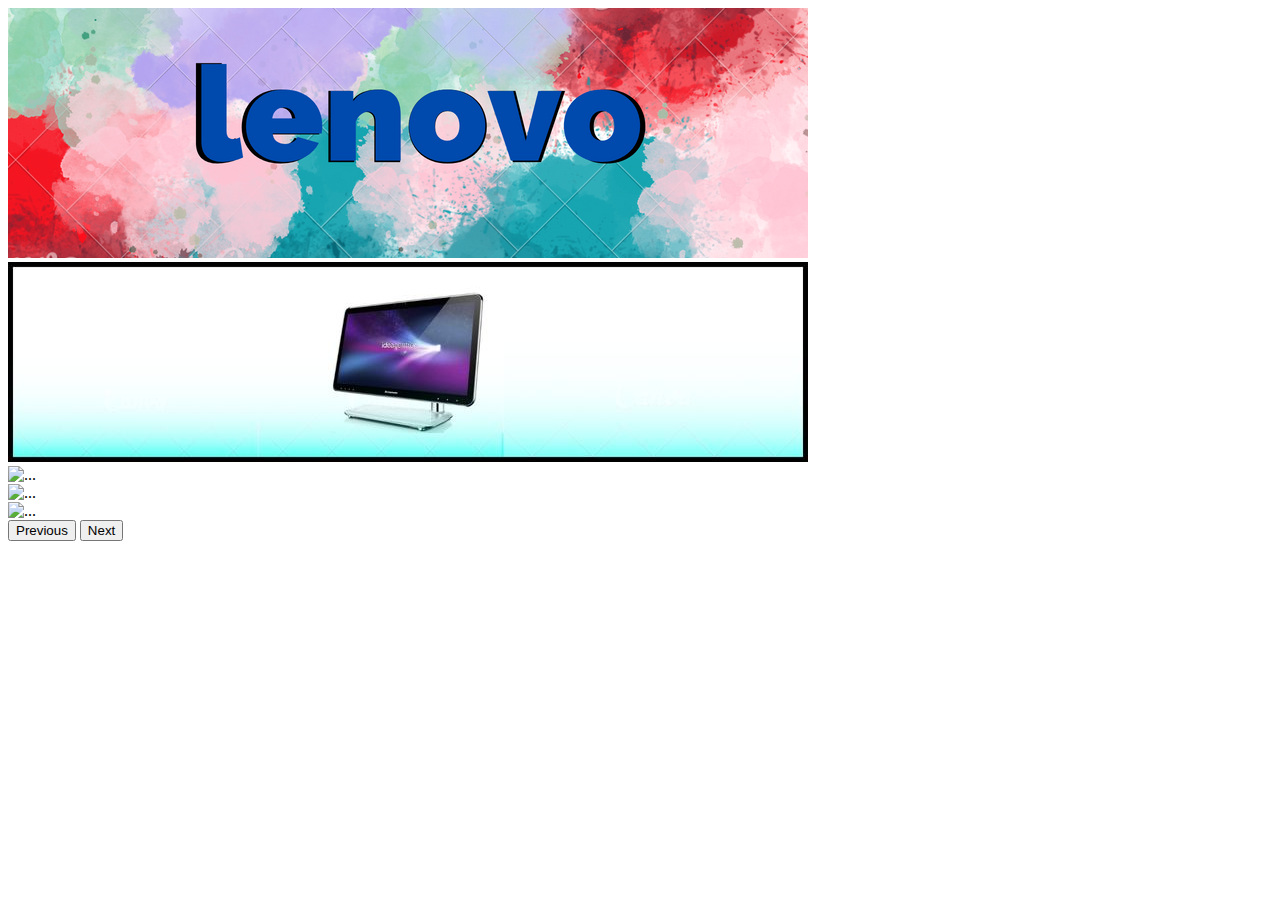
==== inicio.html @ dd8fc905 "pagina principal y formulario" ====
<!doctype html>
<html lang="es">
  <head>
    <!-- Required meta tags -->
    <meta charset="utf-8">
    <meta name="viewport" content="width=device-width, initial-scale=1, shrink-to-fit=no">

    <!-- Bootstrap CSS -->
    <link rel="stylesheet" href="https://cdn.jsdelivr.net/npm/bootstrap@4.6.2/dist/css/bootstrap.min.css" integrity="sha384-xOolHFLEh07PJGoPkLv1IbcEPTNtaed2xpHsD9ESMhqIYd0nLMwNLD69Npy4HI+N" crossorigin="anonymous">

    <title>Pagina Principal</title>
  </head>
  <body>


    <!-- Optional JavaScript; choose one of the two! -->

    <!-- Option 1: jQuery and Bootstrap Bundle (includes Popper) -->
    <script src="https://cdn.jsdelivr.net/npm/jquery@3.5.1/dist/jquery.slim.min.js" integrity="sha384-DfXdz2htPH0lsSSs5nCTpuj/zy4C+OGpamoFVy38MVBnE+IbbVYUew+OrCXaRkfj" crossorigin="anonymous"></script>
    <script src="https://cdn.jsdelivr.net/npm/bootstrap@4.6.2/dist/js/bootstrap.bundle.min.js" integrity="sha384-Fy6S3B9q64WdZWQUiU+q4/2Lc9npb8tCaSX9FK7E8HnRr0Jz8D6OP9dO5Vg3Q9ct" crossorigin="anonymous"></script>


    <div id="carouselExampleFade" class="carousel slide carousel-fade" data-ride="carousel">
        <div class="carousel-inner">
          <div class="carousel-item active">
            <img src="images/lenovo.png" class="d-block w-100" alt="...">
          </div>
          <div class="carousel-item">
            <img src="images/Diseño sin título (1).jpg" class="d-block w-100" alt="...">
          </div>
          <div class="carousel-item">
            <img src="images/Diseño sin título (2).jpg" class="d-block w-100" alt="...">
          </div>
          <div class="carousel-item">
            <img src="images/Diseño sin título (3).jpg" class="d-block w-100" alt="...">
          </div>
          <div class="carousel-item">
            <img src="images/Diseño sin título (4).jpg" class="d-block w-100" alt="...">
          </div>
        </div>
        <button class="carousel-control-prev" type="button" data-target="#carouselExampleFade" data-slide="prev">
          <span class="carousel-control-prev-icon" aria-hidden="true"></span>
          <span class="sr-only">Previous</span>
        </button>
        <button class="carousel-control-next" type="button" data-target="#carouselExampleFade" data-slide="next">
          <span class="carousel-control-next-icon" aria-hidden="true"></span>
          <span class="sr-only">Next</span>
        </button>
      </div>
  </body>
</html>
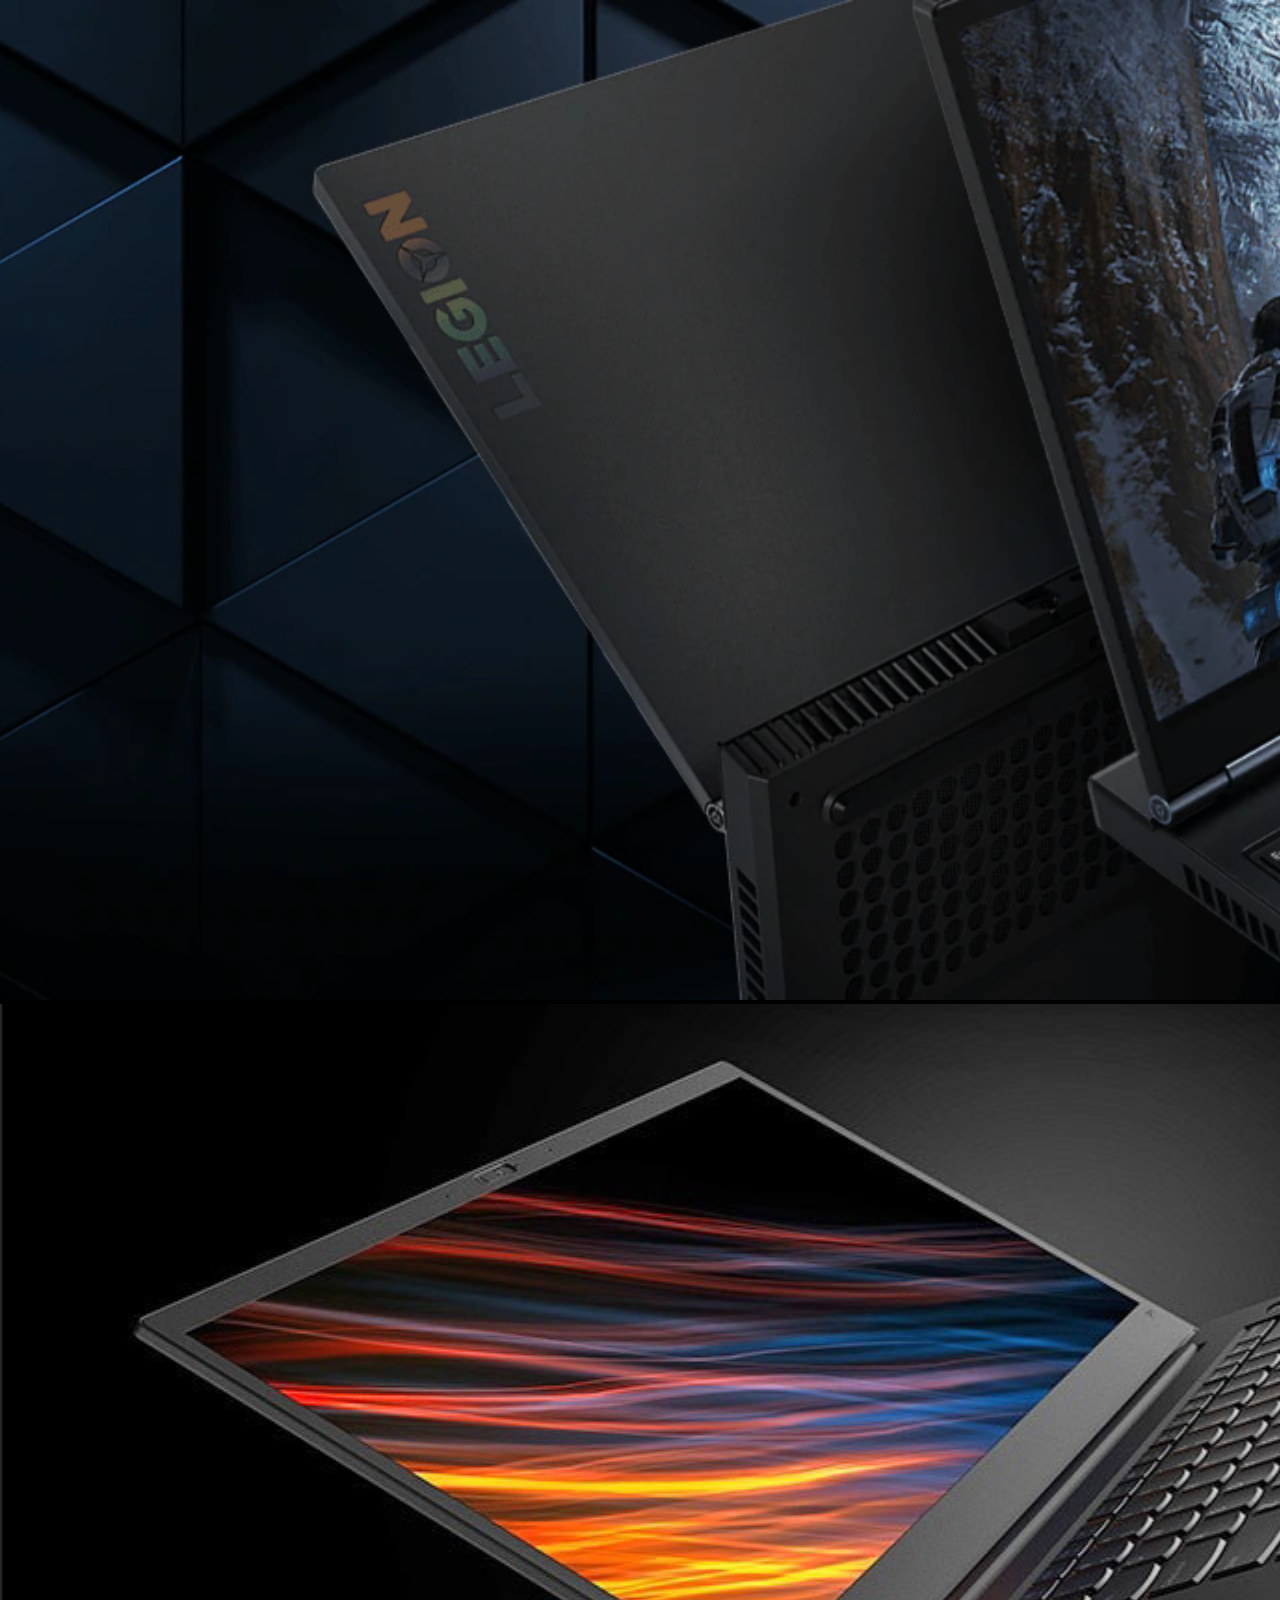
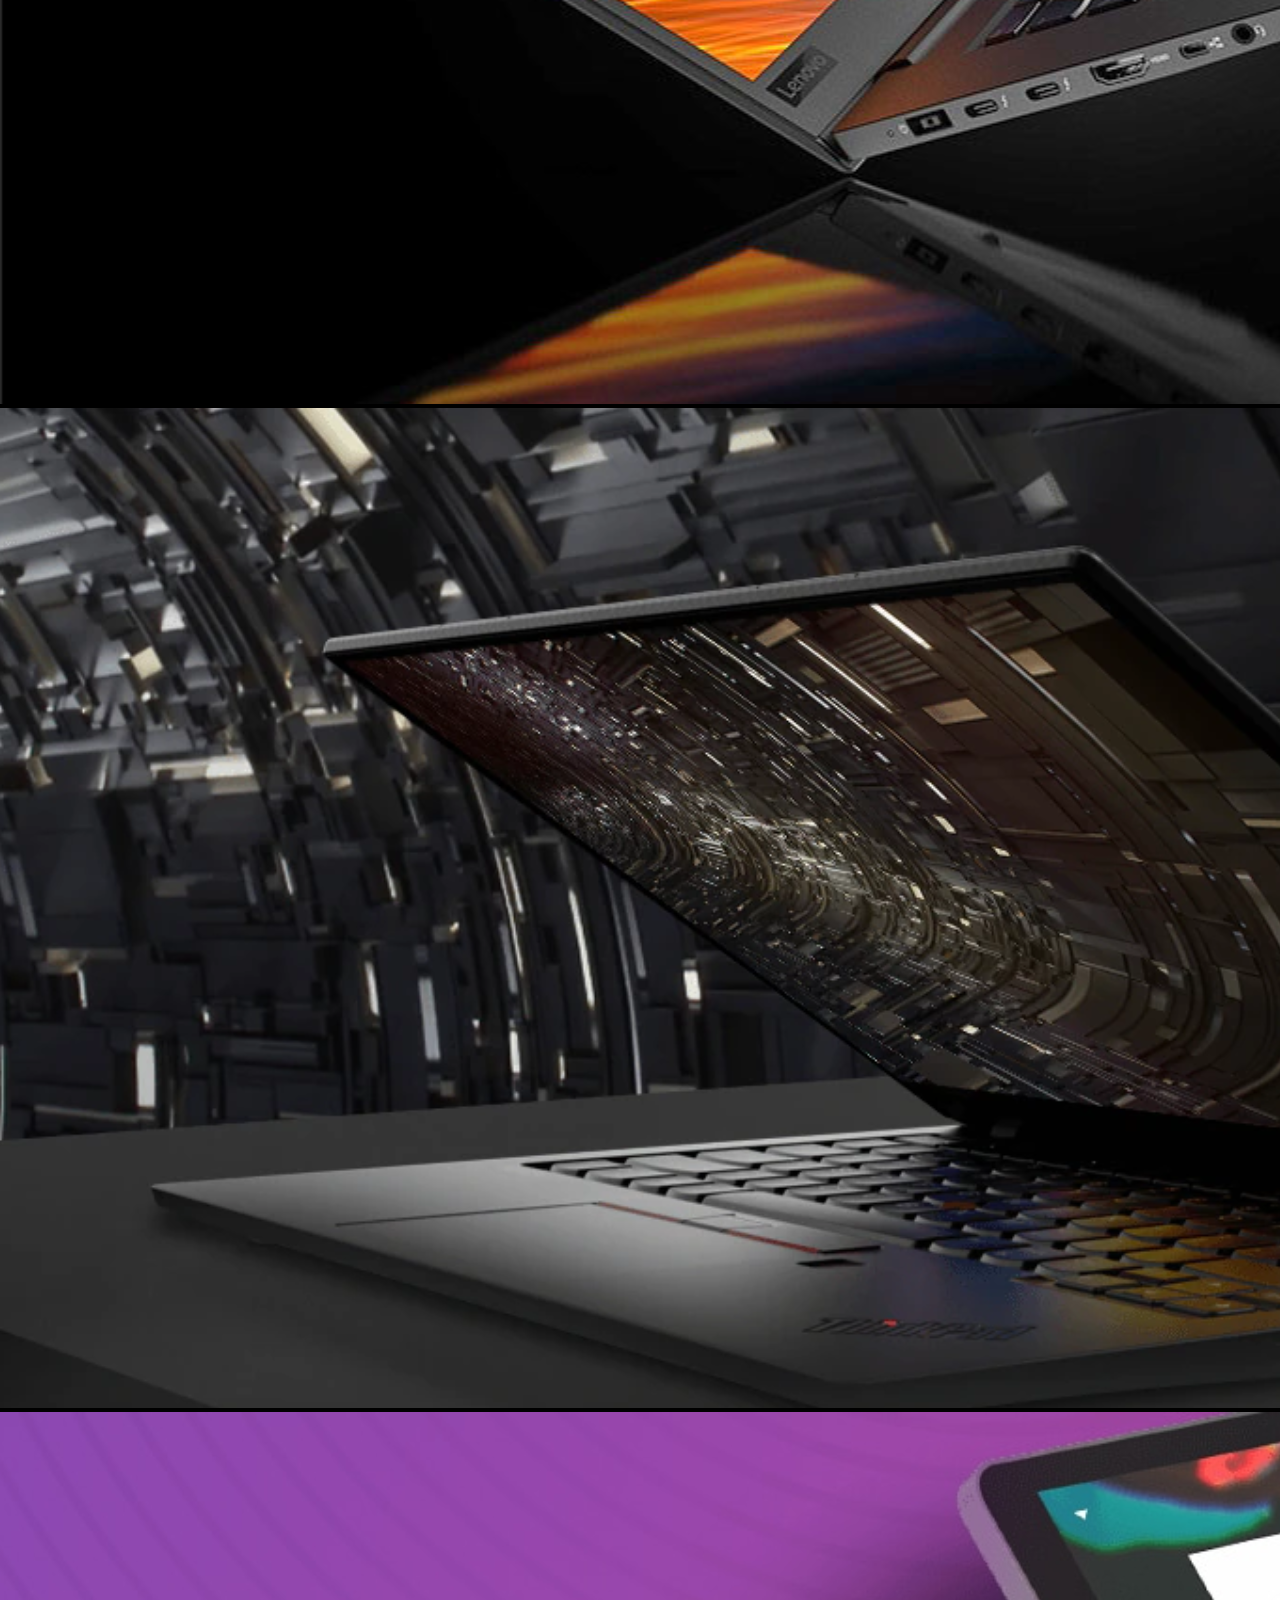
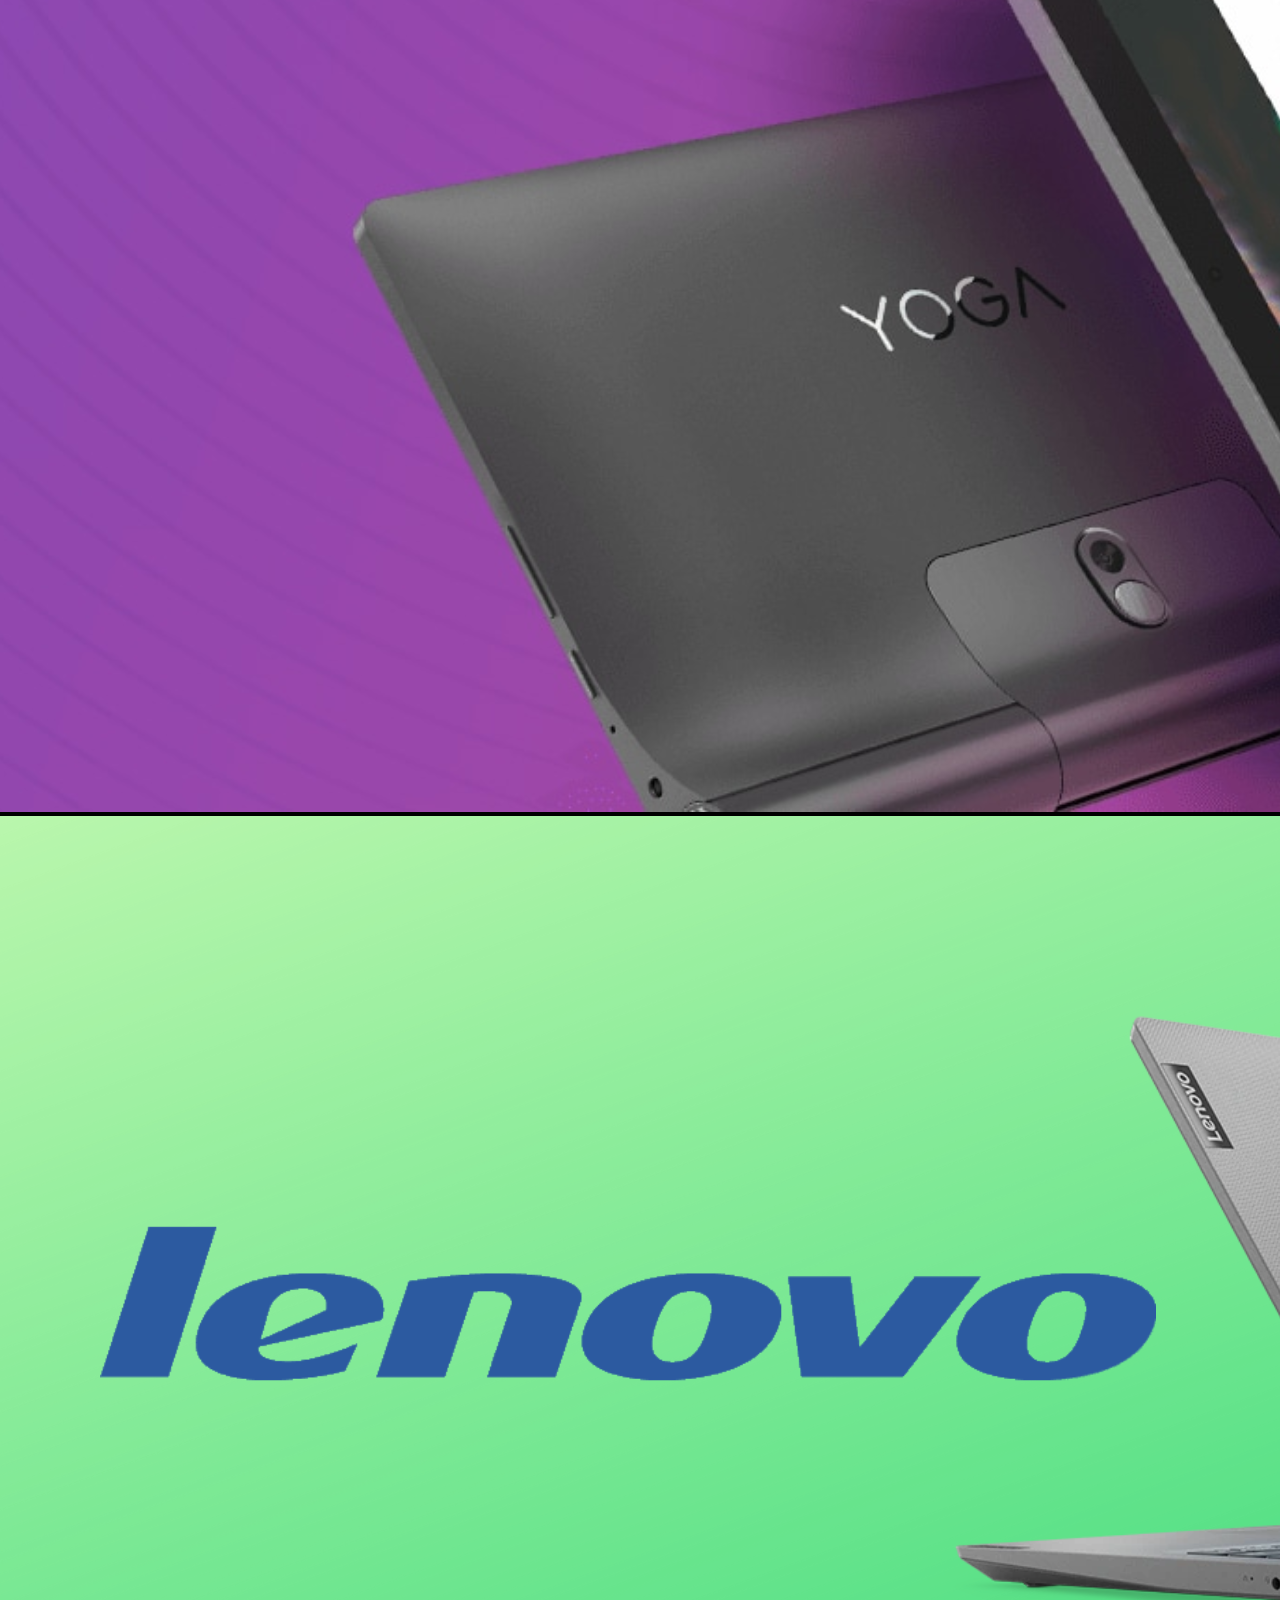
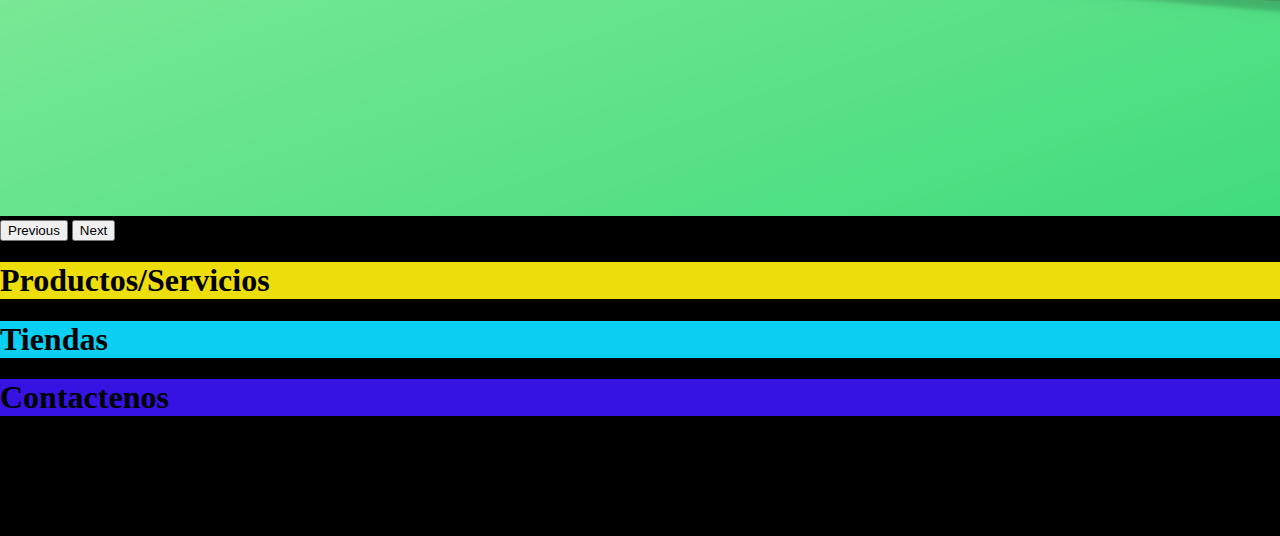
==== commit 085e369f: "se modifico carrusel y grid" ====
--- a/inicio.html
+++ b/inicio.html
@@ -7,7 +7,7 @@
 
     <!-- Bootstrap CSS -->
     <link rel="stylesheet" href="https://cdn.jsdelivr.net/npm/bootstrap@4.6.2/dist/css/bootstrap.min.css" integrity="sha384-xOolHFLEh07PJGoPkLv1IbcEPTNtaed2xpHsD9ESMhqIYd0nLMwNLD69Npy4HI+N" crossorigin="anonymous">
-
+    <link rel="stylesheet" href="diseño.css">
     <title>Pagina Principal</title>
   </head>
   <body>
@@ -23,19 +23,19 @@
     <div id="carouselExampleFade" class="carousel slide carousel-fade" data-ride="carousel">
         <div class="carousel-inner">
           <div class="carousel-item active">
-            <img src="images/lenovo.png" class="d-block w-100" alt="...">
+            <img src="images/1.png" class="d-block w-100" alt="...">
           </div>
           <div class="carousel-item">
-            <img src="images/Diseño sin título (1).jpg" class="d-block w-100" alt="...">
+            <img src="images/2.png" class="d-block w-100" alt="...">
           </div>
           <div class="carousel-item">
-            <img src="images/Diseño sin título (2).jpg" class="d-block w-100" alt="...">
+            <img src="images/3.png" class="d-block w-100" alt="...">
           </div>
           <div class="carousel-item">
-            <img src="images/Diseño sin título (3).jpg" class="d-block w-100" alt="...">
+            <img src="images/4.png" class= "d-block w-100" alt="...">
           </div>
           <div class="carousel-item">
-            <img src="images/Diseño sin título (4).jpg" class="d-block w-100" alt="...">
+            <img src="images/5.png" class="d-block w-100" alt="...">
           </div>
         </div>
         <button class="carousel-control-prev" type="button" data-target="#carouselExampleFade" data-slide="prev">
@@ -47,5 +47,20 @@
           <span class="sr-only">Next</span>
         </button>
       </div>
+      <div>
+        <div class="row">
+          <div class="col-sm" style="background-color: rgb(236, 221, 11);">
+            <h1>Productos/Servicios</h1>
+          </div>
+          <div class="col-sm" style="background-color: rgb(10, 207, 242);">
+            <h1>Tiendas</h1>
+          </div>
+          <div class="col-sm" style="background-color: rgb(54, 19, 227);">
+            <h1>Contactenos</h1>
+          </div>
+        </div>
+        <br>
+        <h1>Productos/Servicios</h1>
+      </div>
   </body>
 </html>--- a/diseño.css
+++ b/diseño.css
@@ -0,0 +1,6 @@
+body {
+    margin: 0;
+    padding: 0;
+    background: #000;
+   
+}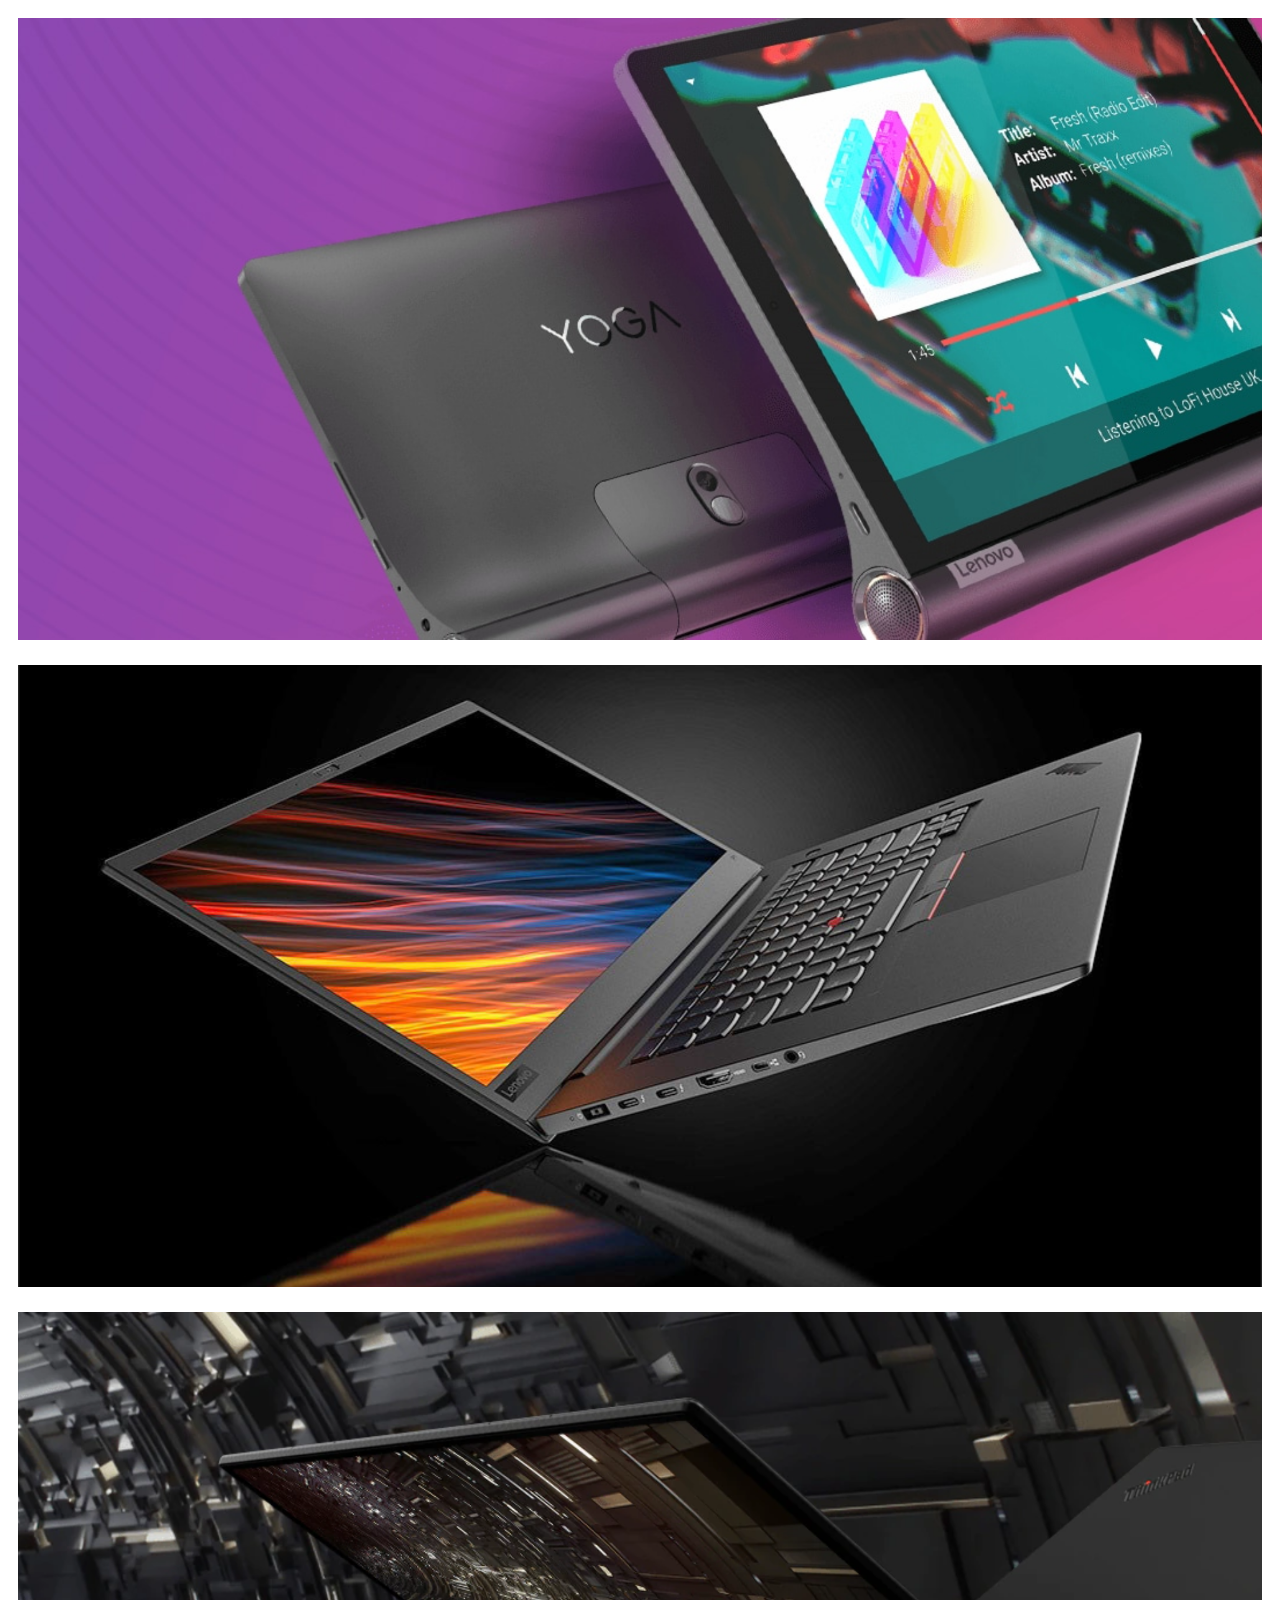
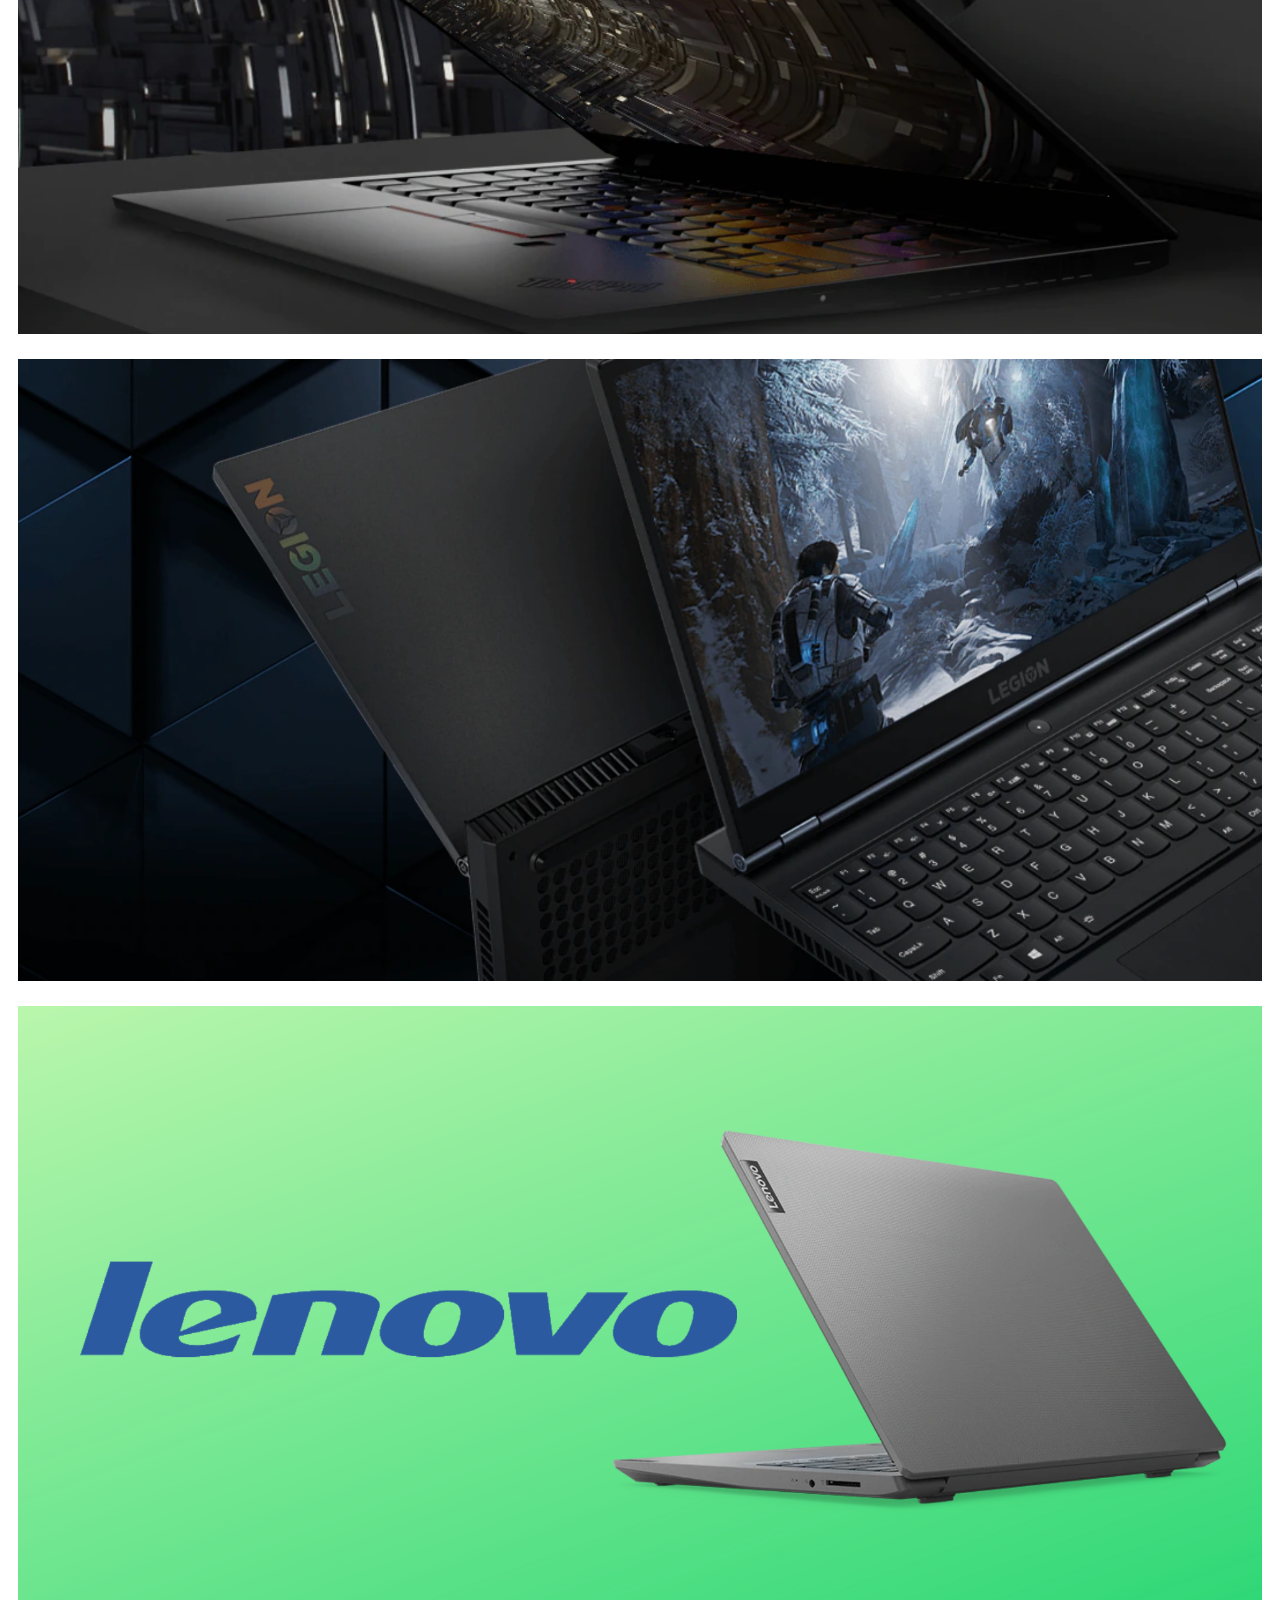
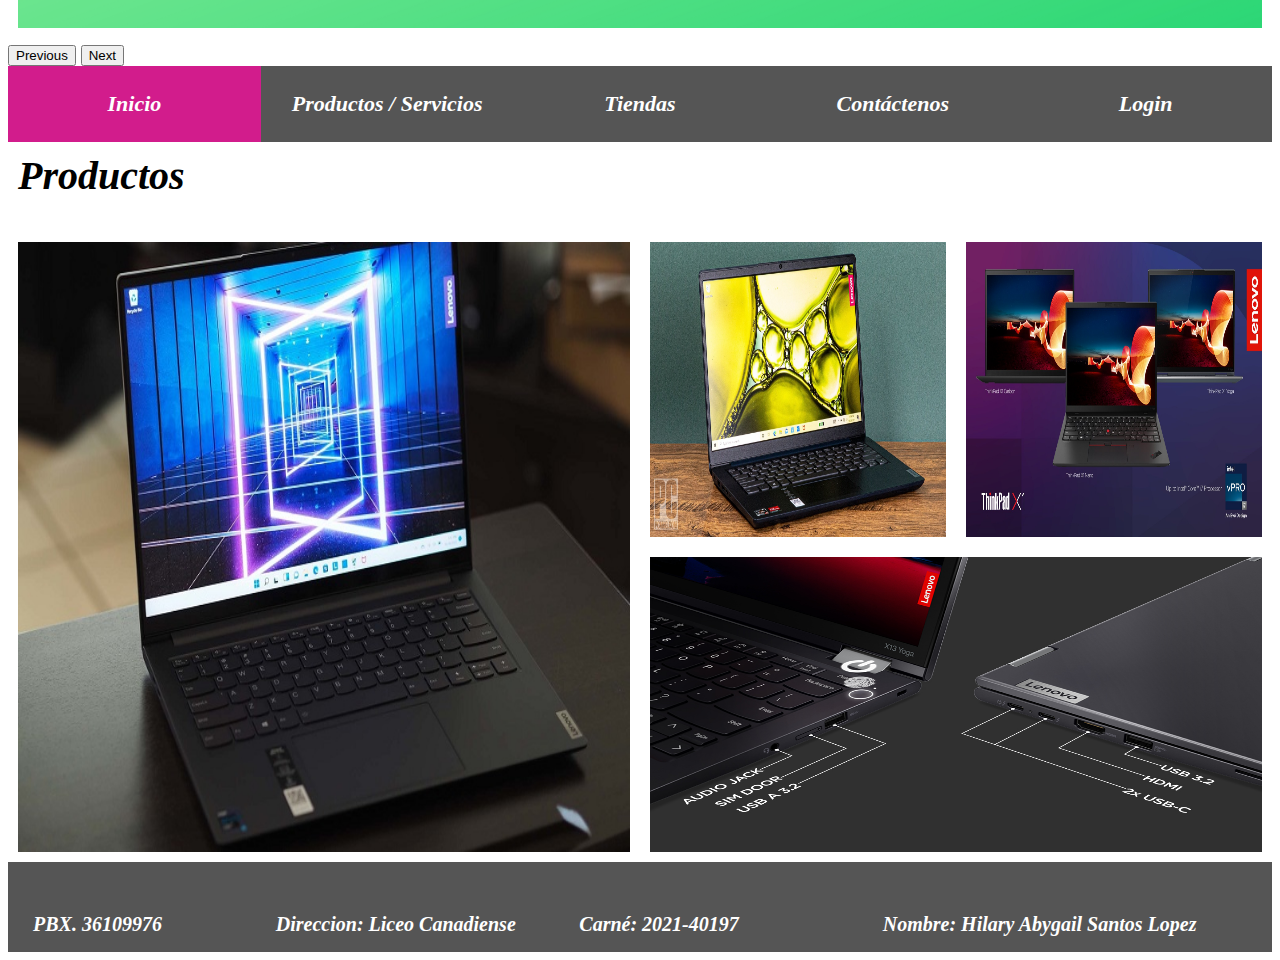
==== commit 68b0d7bc: "Se termino pagina de inicio" ====
--- a/inicio.html
+++ b/inicio.html
@@ -7,8 +7,8 @@
 
     <!-- Bootstrap CSS -->
     <link rel="stylesheet" href="https://cdn.jsdelivr.net/npm/bootstrap@4.6.2/dist/css/bootstrap.min.css" integrity="sha384-xOolHFLEh07PJGoPkLv1IbcEPTNtaed2xpHsD9ESMhqIYd0nLMwNLD69Npy4HI+N" crossorigin="anonymous">
-    <link rel="stylesheet" href="diseño.css">
-    <title>Pagina Principal</title>
+    <link rel="stylesheet" href="estilos.css">
+    <title>Inicio</title>
   </head>
   <body>
 
@@ -23,7 +23,7 @@
     <div id="carouselExampleFade" class="carousel slide carousel-fade" data-ride="carousel">
         <div class="carousel-inner">
           <div class="carousel-item active">
-            <img src="images/1.png" class="d-block w-100" alt="...">
+            <img src="images/4.png" class="d-block w-100" alt="...">
           </div>
           <div class="carousel-item">
             <img src="images/2.png" class="d-block w-100" alt="...">
@@ -32,7 +32,7 @@
             <img src="images/3.png" class="d-block w-100" alt="...">
           </div>
           <div class="carousel-item">
-            <img src="images/4.png" class= "d-block w-100" alt="...">
+            <img src="images/1.png" class= "d-block w-100" alt="...">
           </div>
           <div class="carousel-item">
             <img src="images/5.png" class="d-block w-100" alt="...">
@@ -47,20 +47,33 @@
           <span class="sr-only">Next</span>
         </button>
       </div>
-      <div>
-        <div class="row">
-          <div class="col-sm" style="background-color: rgb(236, 221, 11);">
-            <h1>Productos/Servicios</h1>
-          </div>
-          <div class="col-sm" style="background-color: rgb(10, 207, 242);">
-            <h1>Tiendas</h1>
-          </div>
-          <div class="col-sm" style="background-color: rgb(54, 19, 227);">
-            <h1>Contactenos</h1>
-          </div>
+      <div class="navbar">
+        <a class="active" href="adidas.html">Inicio</a> 
+        <a href="productos.php">Productos / Servicios</a> 
+        <a href="tiendas.php">Tiendas</a> 
+        <a href="contactenos.php">Contáctenos</a>
+        <a href="index.html/login-form">Login</a>
+    </div>
         </div>
-        <br>
-        <h1>Productos/Servicios</h1>
+        
+        <div class="contenedor">
+          <header>Productos</header>
+        <section class="produc1"><img src="images/6.jpg" onclick="myFuntion(this);"></section>
+        <section class="produc2"><img src="images/7.jpg" onclick="myFuntion(this);"></section>
+        <section class="produc3"><img src="images/8.jpg" onclick="myFuntion(this);"></section>
+        <section class="produc4"><img src="images/9.jpg" onclick="myFuntion(this);"></section>
+<footer>
+  <p class="pbx"><b>PBX. 36109976</b></p>
+  <p class="direccion"><b>Direccion: Liceo Canadiense</b></p>
+  <p class="carne"><b>Carné: 2021-40197</b></p>
+  <p class="nombre"><b>Nombre: Hilary Abygail Santos Lopez</b></p>
+</footer>
+        </div>
+    
+        
+
+
+
       </div>
   </body>
 </html>--- a/estilos.css
+++ b/estilos.css
@@ -0,0 +1,101 @@
+* {box-sizing: border-box}
+body { font: oblique bold 120% cursive;}
+
+.navbar {
+  width: 100%;
+  background-color: #555;
+  overflow: auto;
+}
+
+.navbar a {
+  float: left;
+  padding: 25px;
+  color: white;
+  text-decoration: none;
+  font-size: 22px;
+  width: 20%; /* Four links of equal widths */
+  text-align: center;
+  
+}
+
+.navbar a:hover {
+  background-color: rgba(5, 5, 5, 0.437);
+}
+
+.navbar a.active {
+  background-color: #d21c8c;
+}
+
+@media screen and (max-width: 500px) {
+  .navbar a {
+    float: none;
+    display: block;
+    width: 100%;
+    text-align: left;
+  }
+}
+img{
+    padding: 100px;
+    width: 90%;
+    height: 85%;
+  }
+  .contenedor{
+    display: grid;
+    grid-template-areas: 
+    'encabezado encabezado encabezado encabezado'
+    'produc1 produc1 produc2 produc3'
+    'produc1 produc1 produc4 produc4'
+    'pie pie pie pie'
+    ;
+    grid-template-rows: 10vh 35vh 35vh 10vh;
+    grid-template-columns: 25% 25% 25% 25%;
+  }
+  
+  header{
+    grid-area: encabezado;
+    padding: 10px;
+    font: oblique bold 120% cursive;
+    font-size: 40px;
+  }
+  
+  .produc1{
+    grid-area: produc1;
+  }
+  
+  .produc2{
+    grid-area: produc2;
+  }
+  
+  .produc3{
+    grid-area: produc3;
+  }
+  
+  .produc4{
+    grid-area: produc4;
+  }
+  
+  footer{
+    grid-area: pie;
+    background-color:#555;
+    display: grid;
+    grid-template-areas: 
+    'pbx direccion carne nombre'
+;
+    grid-template-columns: 20% 25% 25% 30%;
+    padding: 25px;
+    font: oblique bold 120% cursive;
+
+  }
+  
+  footer b{
+    text-align: center;
+    font: oblique bold 120% cursive;
+    font-size: 20px;
+    color: white;
+  }
+  
+  img{
+    width: 100%;
+    height: 100%;
+    padding: 10px;
+  }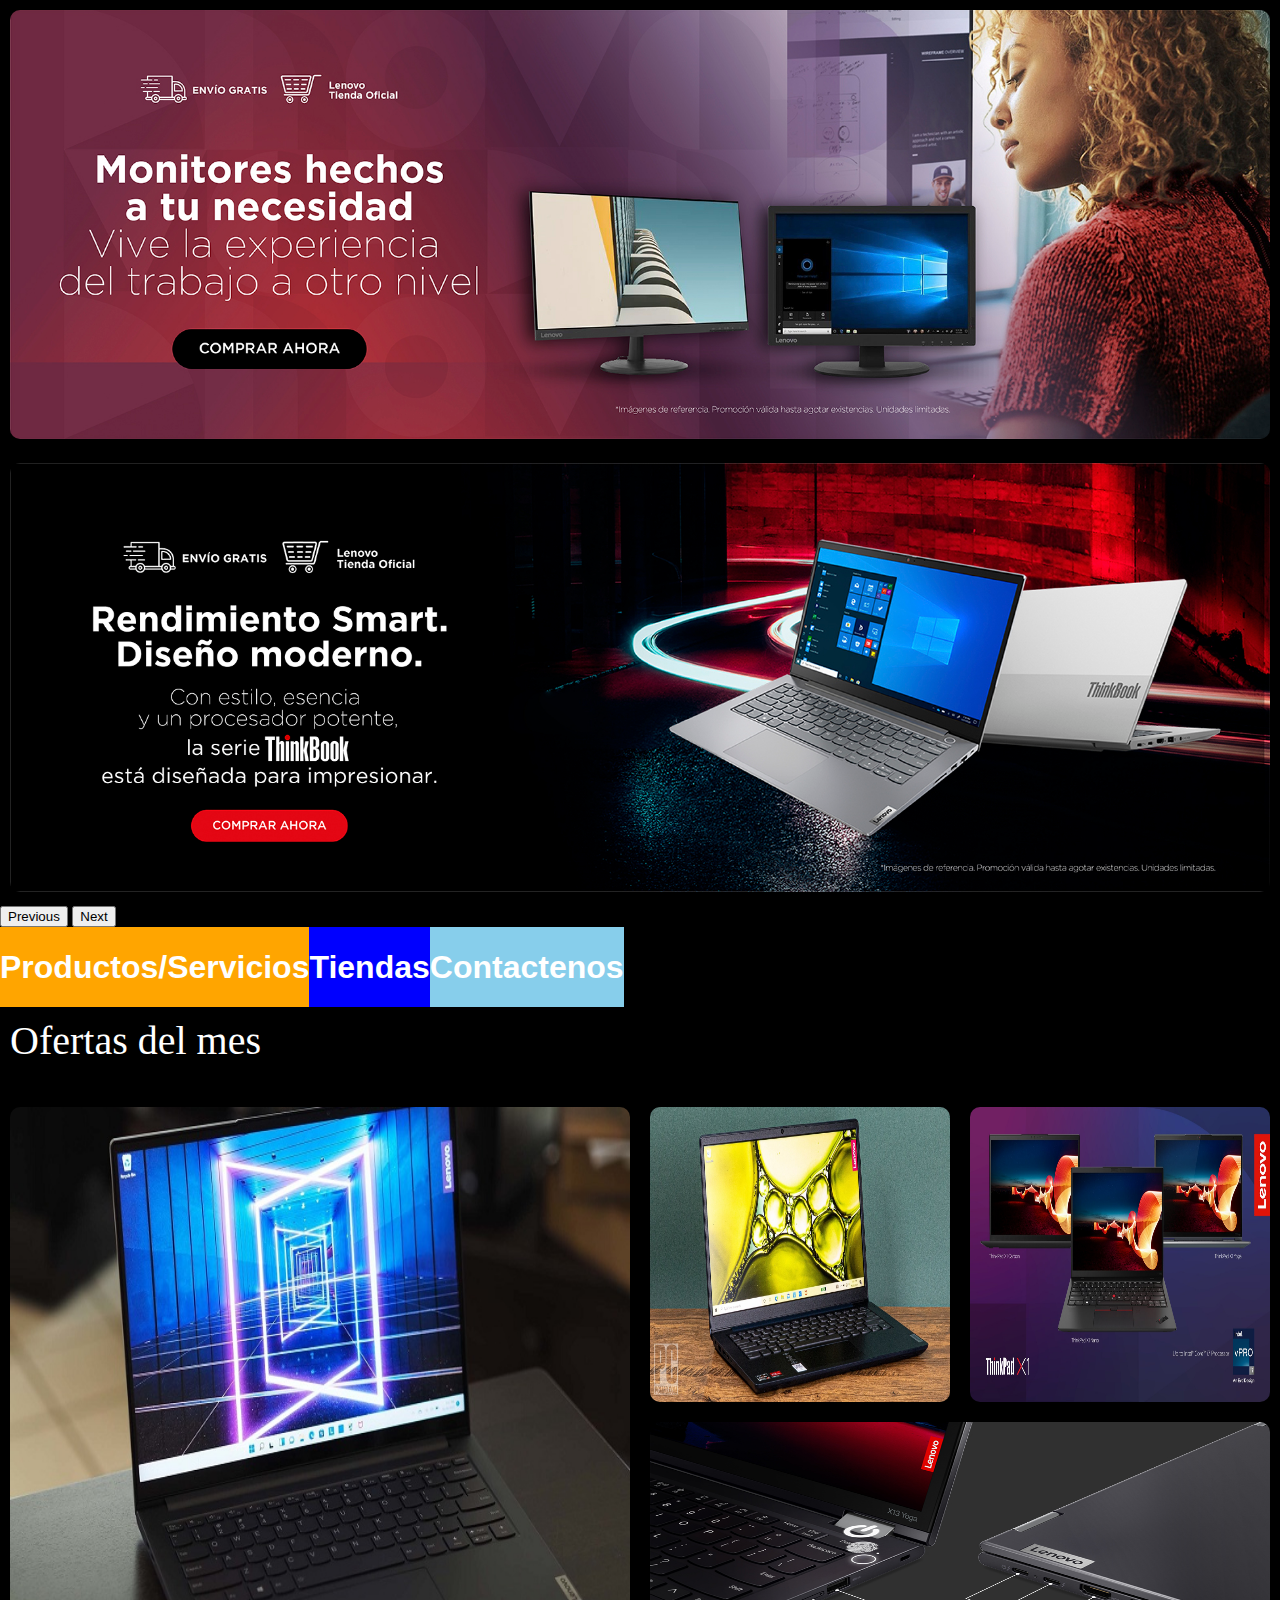
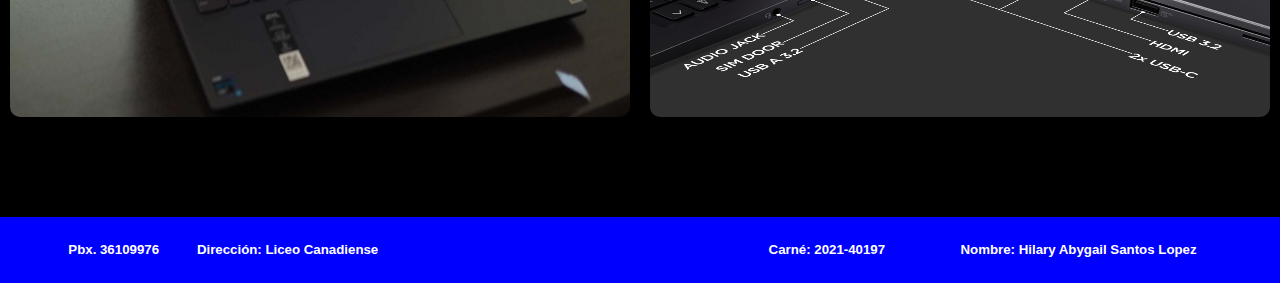
==== commit e7a684aa: "pagina casi terminada" ====
--- a/inicio.html
+++ b/inicio.html
@@ -6,8 +6,11 @@
     <meta name="viewport" content="width=device-width, initial-scale=1, shrink-to-fit=no">
 
     <!-- Bootstrap CSS -->
+    <link rel="shortcut icon" type="image/x-icon" href="images/letra l.webp">
     <link rel="stylesheet" href="https://cdn.jsdelivr.net/npm/bootstrap@4.6.2/dist/css/bootstrap.min.css" integrity="sha384-xOolHFLEh07PJGoPkLv1IbcEPTNtaed2xpHsD9ESMhqIYd0nLMwNLD69Npy4HI+N" crossorigin="anonymous">
-    <link rel="stylesheet" href="estilos.css">
+    <link rel="stylesheet" href="estilos.css">  
+    <link rel="stylesheet" href="diseño.css"> 
+    <link rel="stylesheet" href="contacto.css"> 
     <title>Inicio</title>
   </head>
   <body>
@@ -23,19 +26,10 @@
     <div id="carouselExampleFade" class="carousel slide carousel-fade" data-ride="carousel">
         <div class="carousel-inner">
           <div class="carousel-item active">
-            <img src="images/4.png" class="d-block w-100" alt="...">
+            <img src="images/-_2022-03-30-ds_lenovo_gt_-_campa_a_monitores-bannerdesktop-1920x654px_copia.jpg" class="d-block w-100" alt="...">
           </div>
           <div class="carousel-item">
-            <img src="images/2.png" class="d-block w-100" alt="...">
-          </div>
-          <div class="carousel-item">
-            <img src="images/3.png" class="d-block w-100" alt="...">
-          </div>
-          <div class="carousel-item">
-            <img src="images/1.png" class= "d-block w-100" alt="...">
-          </div>
-          <div class="carousel-item">
-            <img src="images/5.png" class="d-block w-100" alt="...">
+            <img src="images/-_2022-03-30-ds_lenovo_gt_-_thinkbook-bannerdesktop-1920x654px2.jpg" class="d-block w-100" alt="...">
           </div>
         </div>
         <button class="carousel-control-prev" type="button" data-target="#carouselExampleFade" data-slide="prev">
@@ -47,33 +41,51 @@
           <span class="sr-only">Next</span>
         </button>
       </div>
-      <div class="navbar">
-        <a class="active" href="adidas.html">Inicio</a> 
-        <a href="productos.php">Productos / Servicios</a> 
-        <a href="tiendas.php">Tiendas</a> 
-        <a href="contactenos.php">Contáctenos</a>
-        <a href="index.html/login-form">Login</a>
-    </div>
+
+        <div>
+          <div class="row">
+            <div class="col-sm" align="center" style="background-color: orange;">
+              <a href="productos.php" style="text-decoration: none; color:white"><div><h1>Productos/Servicios</h1></div></a>
+            </div>
+            <div class="col-sm" align="center" style="background-color: blue;">
+              <a href="productos.php" style="text-decoration: none; color:white"><div><h1>Tiendas</h1></div></a>
+            </div>
+            <div class="col-sm" align="center" style="background-color: skyblue;">
+              <a href="productos.php" style="text-decoration: none; color:white"><div><h1>Contactenos</h1></div></a>
+            </div>
+          </div>
         </div>
         
         <div class="contenedor">
-          <header>Productos</header>
+          <header>Ofertas del mes</header>
         <section class="produc1"><img src="images/6.jpg" onclick="myFuntion(this);"></section>
         <section class="produc2"><img src="images/7.jpg" onclick="myFuntion(this);"></section>
         <section class="produc3"><img src="images/8.jpg" onclick="myFuntion(this);"></section>
         <section class="produc4"><img src="images/9.jpg" onclick="myFuntion(this);"></section>
-<footer>
-  <p class="pbx"><b>PBX. 36109976</b></p>
-  <p class="direccion"><b>Direccion: Liceo Canadiense</b></p>
-  <p class="carne"><b>Carné: 2021-40197</b></p>
-  <p class="nombre"><b>Nombre: Hilary Abygail Santos Lopez</b></p>
-</footer>
-        </div>
-    
-        
-
-
-
-      </div>
+     </div>
+      
+<div class="txt"style="text-decoration: none; color:white"></div>
+          <table style="background-color: blue;" width="100%" >
+            <tr height="50px">
+            <td width="5%">
+            
+            </td>
+              <td width="10%">
+                <h5>    Pbx. 36109976</h5 >
+              </td>
+              <td width="45%">
+                <h5>Dirección: Liceo Canadiense</h5>
+              </td>
+              <td width="15%">
+                <h5>Carné: 2021-40197</h5>
+              </td>
+              <td width="20%">
+                <h5>Nombre: Hilary Abygail Santos Lopez</h5>
+              </td>
+              <td width="5%">
+            
+            </td>
+            </tr>
+          </table>
   </body>
 </html>--- a/estilos.css
+++ b/estilos.css
@@ -1,29 +1,33 @@
+
+
 * {box-sizing: border-box}
-body { font: oblique bold 120% cursive;}
+body { font: Segoe UI;
+  background-color: black;
+}
 
 .navbar {
   width: 100%;
-  background-color: #555;
+  background-color: rgba(0, 0, 0, 0.942);
   overflow: auto;
 }
-
 .navbar a {
   float: left;
-  padding: 25px;
-  color: white;
+  padding: 20px;
+  color: rgb(16, 15, 15);
   text-decoration: none;
   font-size: 22px;
   width: 20%; /* Four links of equal widths */
   text-align: center;
+  color: rgb(255, 255, 255);
   
 }
 
 .navbar a:hover {
-  background-color: rgba(5, 5, 5, 0.437);
+  background-color: rgba(255, 255, 255, 0.969);
 }
 
 .navbar a.active {
-  background-color: #d21c8c;
+  background-color: #000000;
 }
 
 @media screen and (max-width: 500px) {
@@ -32,6 +36,7 @@
     display: block;
     width: 100%;
     text-align: left;
+
   }
 }
 img{
@@ -39,6 +44,7 @@
     width: 90%;
     height: 85%;
   }
+  
   .contenedor{
     display: grid;
     grid-template-areas: 
@@ -49,13 +55,15 @@
     ;
     grid-template-rows: 10vh 35vh 35vh 10vh;
     grid-template-columns: 25% 25% 25% 25%;
+   
   }
   
   header{
     grid-area: encabezado;
     padding: 10px;
-    font: oblique bold 120% cursive;
+    font-family:Segoe UI ;
     font-size: 40px;
+    color: rgb(255, 255, 255);
   }
   
   .produc1{
@@ -73,29 +81,11 @@
   .produc4{
     grid-area: produc4;
   }
-  
-  footer{
-    grid-area: pie;
-    background-color:#555;
-    display: grid;
-    grid-template-areas: 
-    'pbx direccion carne nombre'
-;
-    grid-template-columns: 20% 25% 25% 30%;
-    padding: 25px;
-    font: oblique bold 120% cursive;
-
-  }
-  
-  footer b{
-    text-align: center;
-    font: oblique bold 120% cursive;
-    font-size: 20px;
-    color: white;
-  }
-  
   img{
     width: 100%;
     height: 100%;
     padding: 10px;
-  }+    border-radius:20px;
+  }
+
+  --- a/diseño.css
+++ b/diseño.css
@@ -0,0 +1,116 @@
+
+* {
+  box-sizing: border-box;}
+  
+
+/* Style the body */
+body {
+  font-family: Arial, Helvetica, sans-serif;
+  margin: 0;
+  
+}
+/* Header/logo Title */
+.header {
+  padding: 80px;
+  text-align: center;
+  background: #bc1a1a;
+  color: white;
+}
+
+/* Increase the font size of the heading */
+.header h1 {
+  font-size: 40px;
+  color: rgb(255, 255, 255);
+}
+
+
+/* Style the top navigation bar */
+.navbar {
+  overflow: hidden;
+  background-color:rgba(201, 198, 198, 0.942);
+}
+
+/* Style the navigation bar links */
+.navbar a {
+  float: left;
+  display: block;
+  color: rgb(0, 0, 0);
+  text-align: center;
+  padding: 14px 20px;
+  text-decoration: none;
+  color: rgb(255, 255, 255);
+}
+
+/* Right-aligned link */
+.navbar a.right {
+  float: right;
+  color: rgb(255, 255, 255);
+}
+
+/* Change color on hover */
+.navbar a:hover {
+  background-color: rgb(255, 255, 255);
+  color: rgb(0, 0, 0);
+  color: rgb(255, 255, 255);
+}
+
+/* Column container */
+.row {  
+  display: -ms-flexbox; /* IE10 */
+  display: flex;
+  -ms-flex-wrap: wrap; /* IE10 */
+  flex-wrap: wrap;
+  color: rgb(255, 255, 255);
+}
+
+/* Create two unequal columns that sits next to each other */
+/* Sidebar/left column */
+.side {
+  -ms-flex: 30%; /* IE10 */
+  flex: 30%;
+  background-color: #ffffff;
+  padding: 20px;
+  color: rgb(255, 255, 255);
+}
+
+/* Main column */
+.main {   
+  -ms-flex: 70%; /* IE10 */
+  flex: 70%;
+  background-color: rgb(0, 0, 0);
+  padding: 20px;
+  color: rgb(255, 255, 255);
+}
+
+/* Fake image, just for this example */
+.fakeimg {
+  background-color: #aaa;
+  width: 100%;
+  padding: 20px;
+  color: rgb(255, 255, 255);
+}
+
+/* Footer */
+.footer {
+  padding: 20px;
+  text-align: center;
+  background: rgb(255, 255, 255);
+
+}
+
+/* Responsive layout - when the screen is less than 700px wide, make the two columns stack on top of each other instead of next to each other */
+@media screen and (max-width: 700px) {
+  .row {   
+    flex-direction: column;
+  
+  }
+}
+
+/* Responsive layout - when the screen is less than 400px wide, make the navigation links stack on top of each other instead of next to each other */
+@media screen and (max-width: 400px) {
+  .navbar a {
+    float: none;
+    width: 100%;
+
+  }
+}--- a/contacto.css
+++ b/contacto.css
@@ -0,0 +1,37 @@
+body {font-family: Arial, Helvetica, sans-serif;
+    
+}
+h5 {
+	color: #ffffff;
+}
+* {box-sizing: border-box;}
+
+input[type=text], select, textarea {
+  width: 100%;
+  padding: 12px;
+  border: 1px solid rgb(204, 204, 204);
+  border-radius: 4px;
+  box-sizing: border-box;
+  margin-top: 6px;
+  margin-bottom: 16px;
+  resize: vertical;
+}
+
+input[type=submit] {
+  background-color: #aa0404;
+  color: rgb(255, 255, 255);
+  padding: 15px 40px;
+  border: none;
+  border-radius: 14px;
+  cursor: pointer;
+}
+
+input[type=submit]:hover {
+  background-color: #aa0404;
+}
+
+.container {
+  border-radius: 5px;
+  background-color: #f2f2f2;
+  padding: 40px;
+}